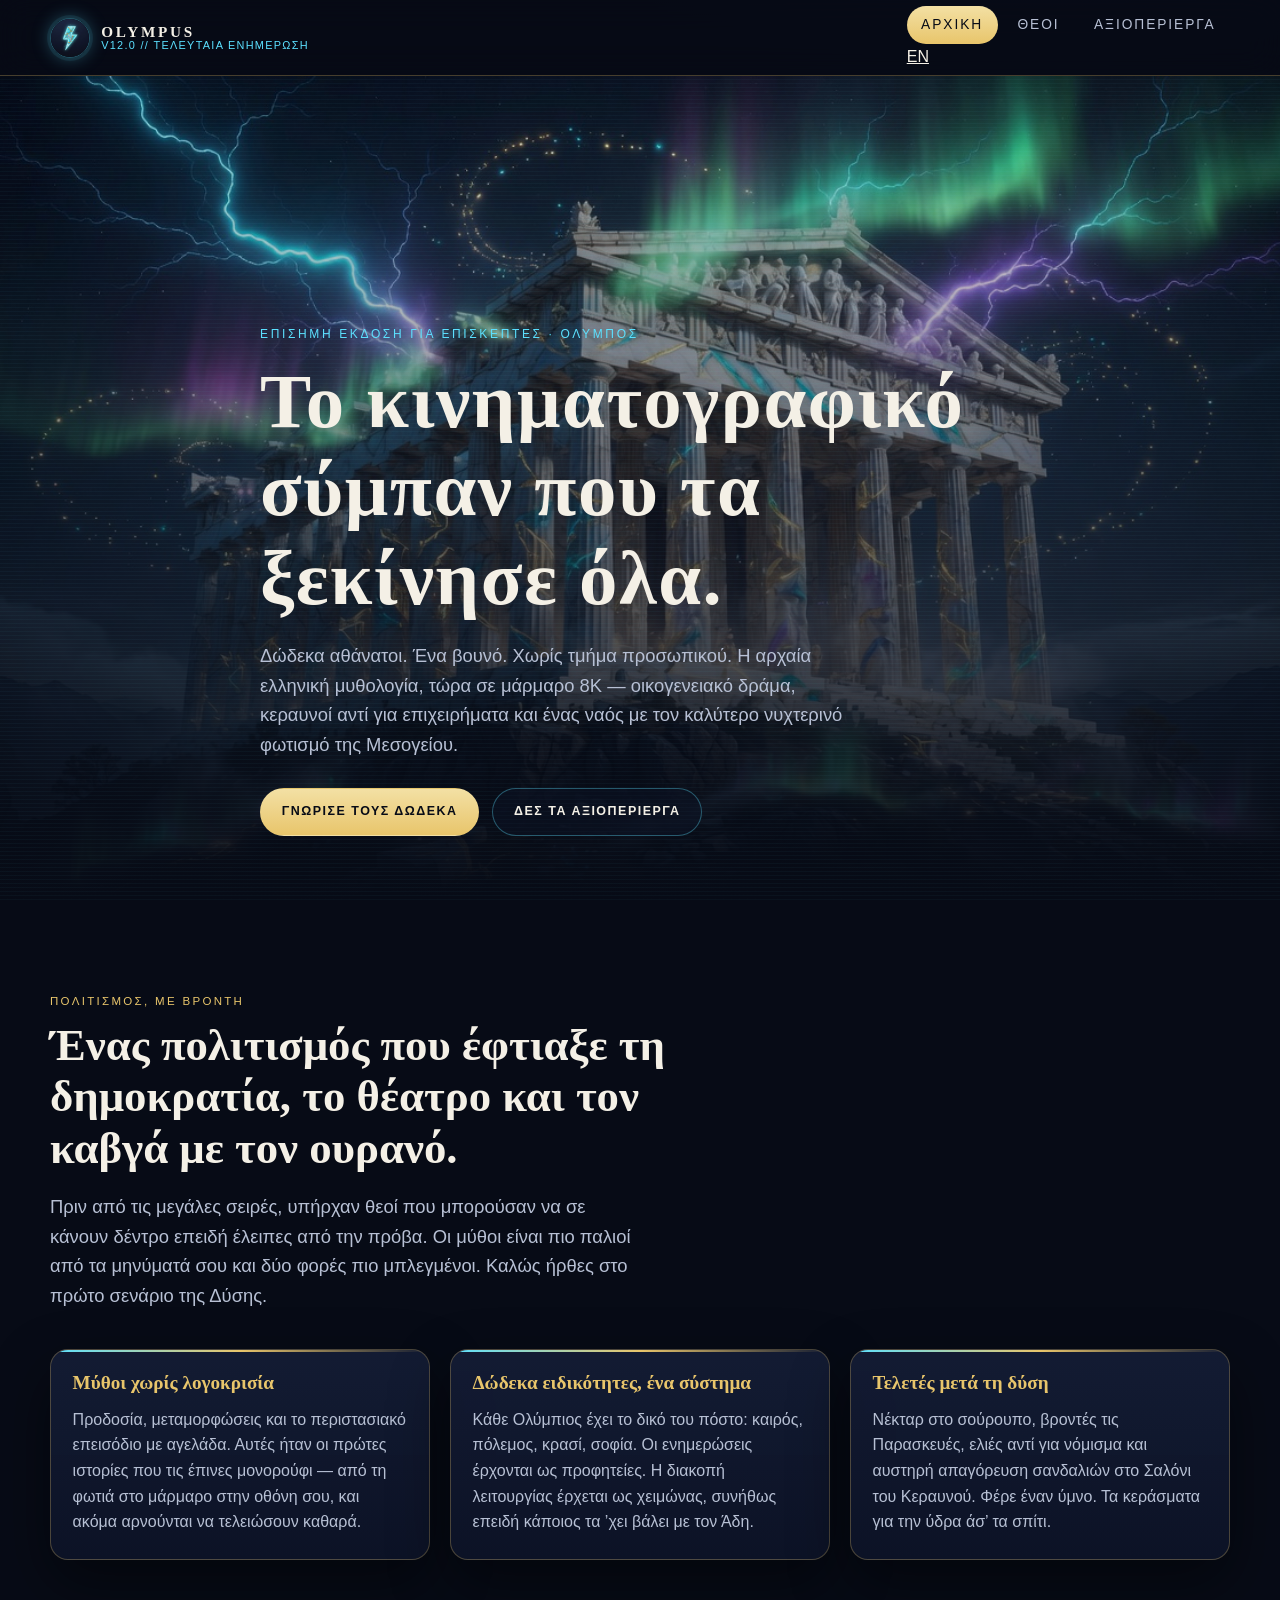
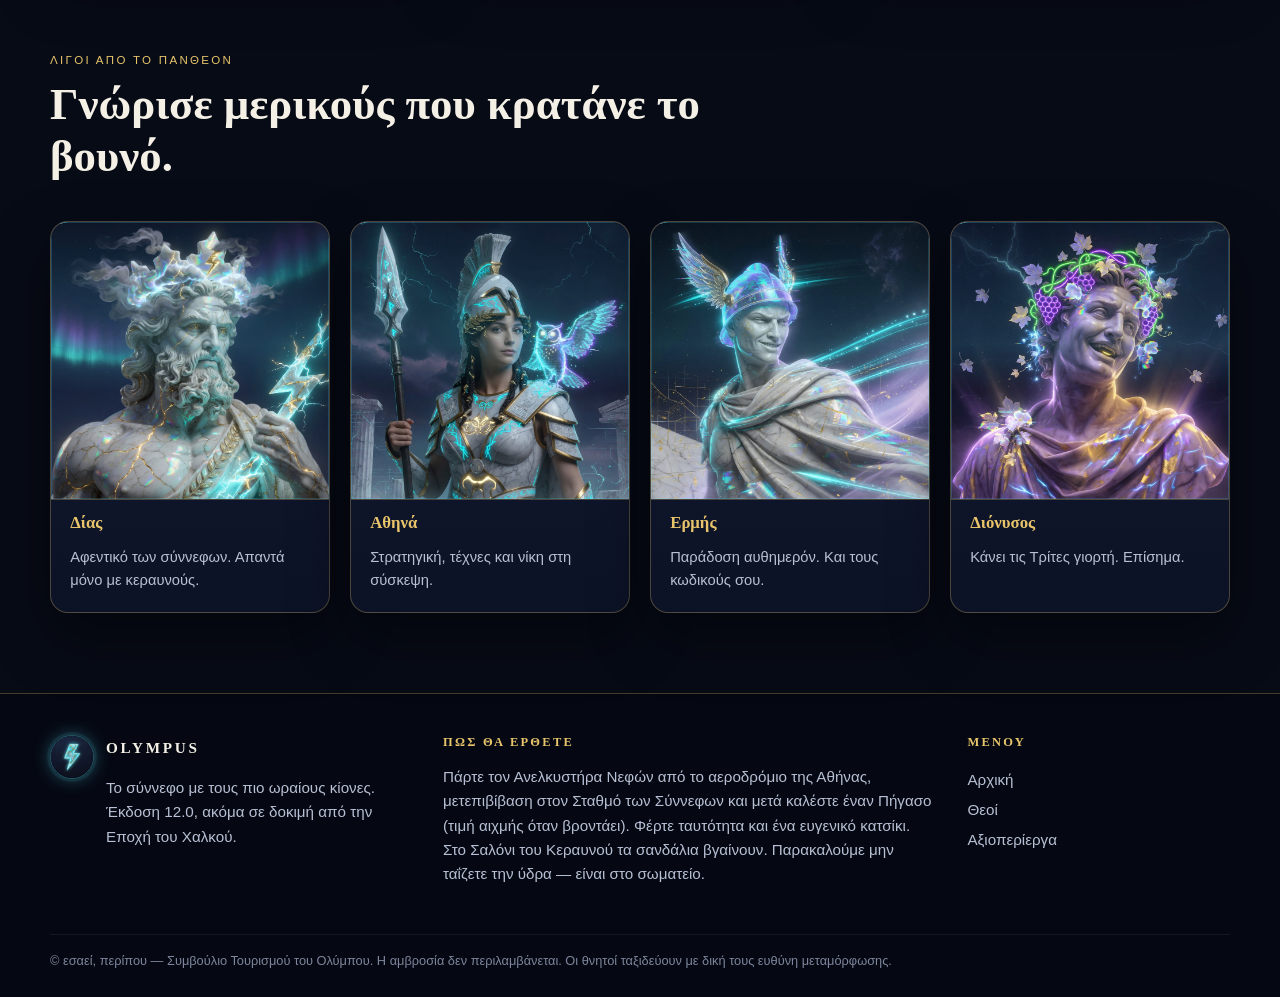
==== el/index.html @ cb9c775b "Add files via upload" ====
<!DOCTYPE html>
<html lang="el">
<head>
  <meta charset="UTF-8">
  <meta name="viewport" content="width=device-width, initial-scale=1.0">
  <title>Όλυμπος — Η κορυφή μετά την ενημέρωση</title>
  <meta name="description" content="Μια αστεία, φουτουριστική περιήγηση στην αρχαία ελληνική μυθολογία και στους δώδεκα Ολύμπιους θεούς.">
  <link rel="icon" href="../assets/images/logo-lightning.jpg">
  <link rel="alternate" hreflang="en" href="../index.html">
  <link rel="preconnect" href="https://fonts.googleapis.com">
  <link rel="preconnect" href="https://fonts.gstatic.com" crossorigin>
  <link href="https://fonts.googleapis.com/css2?family=GFS+Didot&family=Manrope:wght@300;400;500;600;700&display=swap" rel="stylesheet">
  <link rel="stylesheet" href="../css/style.css">
</head>
<body>
  <a class="skip-link" href="#main">Μετάβαση στο περιεχόμενο</a>
  <header class="site-header">
    <div class="wrap header-inner">
      <a class="brand" href="index.html">
        <img class="logo-mark" src="../assets/images/logo-lightning.jpg" alt="Λογότυπο κεραυνού του Ολύμπου" width="40" height="40">
        <span class="brand-text">
          <span class="brand-name">Olympus</span>
          <span class="brand-build">v12.0 // τελευταία ενημέρωση</span>
        </span>
      </a>
      <div class="header-actions">
        <button class="nav-toggle" type="button" aria-expanded="false" aria-controls="site-nav">
          <span class="sr-only">Άνοιγμα μενού</span>
          <span></span><span></span><span></span>
        </button>
        <nav id="site-nav" class="site-nav" aria-label="Κύριο μενού">
          <a href="index.html" aria-current="page">Αρχική</a>
          <a href="gods.html">Θεοί</a>
          <a href="trivia.html">Αξιοπερίεργα</a>
        </nav>
        <a class="lang-switch" href="../index.html" hreflang="en" lang="en" aria-label="English">EN</a>
      </div>
    </div>
  </header>

  <main id="main">
    <section class="hero">
      <div class="wrap hero-copy">
        <p class="eyebrow">Επίσημη έκδοση για επισκέπτες · Όλυμπος</p>
        <h1>Το κινηματογραφικό σύμπαν που τα ξεκίνησε όλα.</h1>
        <p class="lede">Δώδεκα αθάνατοι. Ένα βουνό. Χωρίς τμήμα προσωπικού. Η αρχαία ελληνική μυθολογία, τώρα σε μάρμαρο 8K — οικογενειακό δράμα, κεραυνοί αντί για επιχειρήματα και ένας ναός με τον καλύτερο νυχτερινό φωτισμό της Μεσογείου.</p>
        <div class="hero-actions">
          <a class="btn btn-gold" href="gods.html">Γνώρισε τους δώδεκα</a>
          <a class="btn btn-ghost" href="trivia.html">Δες τα αξιοπερίεργα</a>
        </div>
      </div>
    </section>

    <section class="section">
      <div class="wrap">
        <div class="section-head">
          <p class="kicker">Πολιτισμός, με βροντή</p>
          <h2>Ένας πολιτισμός που έφτιαξε τη δημοκρατία, το θέατρο και τον καβγά με τον ουρανό.</h2>
          <p class="lede">Πριν από τις μεγάλες σειρές, υπήρχαν θεοί που μπορούσαν να σε κάνουν δέντρο επειδή έλειπες από την πρόβα. Οι μύθοι είναι πιο παλιοί από τα μηνύματά σου και δύο φορές πιο μπλεγμένοι. Καλώς ήρθες στο πρώτο σενάριο της Δύσης.</p>
        </div>
        <div class="feature-grid">
          <article class="card">
            <h3>Μύθοι χωρίς λογοκρισία</h3>
            <p>Προδοσία, μεταμορφώσεις και το περιστασιακό επεισόδιο με αγελάδα. Αυτές ήταν οι πρώτες ιστορίες που τις έπινες μονορούφι — από τη φωτιά στο μάρμαρο στην οθόνη σου, και ακόμα αρνούνται να τελειώσουν καθαρά.</p>
          </article>
          <article class="card">
            <h3>Δώδεκα ειδικότητες, ένα σύστημα</h3>
            <p>Κάθε Ολύμπιος έχει το δικό του πόστο: καιρός, πόλεμος, κρασί, σοφία. Οι ενημερώσεις έρχονται ως προφητείες. Η διακοπή λειτουργίας έρχεται ως χειμώνας, συνήθως επειδή κάποιος τα ’χει βάλει με τον Άδη.</p>
          </article>
          <article class="card">
            <h3>Τελετές μετά τη δύση</h3>
            <p>Νέκταρ στο σούρουπο, βροντές τις Παρασκευές, ελιές αντί για νόμισμα και αυστηρή απαγόρευση σανδαλιών στο Σαλόνι του Κεραυνού. Φέρε έναν ύμνο. Τα κεράσματα για την ύδρα άσ’ τα σπίτι.</p>
          </article>
        </div>
      </div>
    </section>

    <section class="section" style="padding-top: 0;">
      <div class="wrap">
        <div class="section-head">
          <p class="kicker">Λίγοι από το πάνθεον</p>
          <h2>Γνώρισε μερικούς που κρατάνε το βουνό.</h2>
        </div>
        <div class="preview-grid">
          <a class="card preview-card" href="gods.html#zeus">
            <div class="portrait-frame">
              <img src="../assets/images/gods/zeus.jpg" alt="Δίας, πορτρέτο σε νέον μάρμαρο">
            </div>
            <h3>Δίας</h3>
            <p>Αφεντικό των σύννεφων. Απαντά μόνο με κεραυνούς.</p>
          </a>
          <a class="card preview-card" href="gods.html#athena">
            <div class="portrait-frame">
              <img src="../assets/images/gods/athena.jpg" alt="Αθηνά, πορτρέτο σε νέον μάρμαρο">
            </div>
            <h3>Αθηνά</h3>
            <p>Στρατηγική, τέχνες και νίκη στη σύσκεψη.</p>
          </a>
          <a class="card preview-card" href="gods.html#hermes">
            <div class="portrait-frame">
              <img src="../assets/images/gods/hermes.jpg" alt="Ερμής, πορτρέτο σε νέον μάρμαρο">
            </div>
            <h3>Ερμής</h3>
            <p>Παράδοση αυθημερόν. Και τους κωδικούς σου.</p>
          </a>
          <a class="card preview-card" href="gods.html#dionysus">
            <div class="portrait-frame">
              <img src="../assets/images/gods/dionysus.jpg" alt="Διόνυσος, πορτρέτο σε νέον μάρμαρο">
            </div>
            <h3>Διόνυσος</h3>
            <p>Κάνει τις Τρίτες γιορτή. Επίσημα.</p>
          </a>
        </div>
      </div>
    </section>
  </main>

  <footer class="site-footer">
    <div class="wrap footer-grid">
      <div class="footer-brand">
        <img class="logo-mark" src="../assets/images/logo-lightning.jpg" alt="Λογότυπο κεραυνού του Ολύμπου" width="44" height="44">
        <div>
          <strong class="brand-name">Olympus</strong>
          <p>Το σύννεφο με τους πιο ωραίους κίονες. Έκδοση 12.0, ακόμα σε δοκιμή από την Εποχή του Χαλκού.</p>
        </div>
      </div>
      <div class="travel">
        <h2>Πώς θα έρθετε</h2>
        <p>Πάρτε τον Ανελκυστήρα Νεφών από το αεροδρόμιο της Αθήνας, μετεπιβίβαση στον Σταθμό των Σύννεφων και μετά καλέστε έναν Πήγασο (τιμή αιχμής όταν βροντάει). Φέρτε ταυτότητα και ένα ευγενικό κατσίκι. Στο Σαλόνι του Κεραυνού τα σανδάλια βγαίνουν. Παρακαλούμε μην ταΐζετε την ύδρα — είναι στο σωματείο.</p>
      </div>
      <nav class="footer-nav" aria-label="Υποσέλιδο">
        <h2>Μενού</h2>
        <a href="index.html">Αρχική</a>
        <a href="gods.html">Θεοί</a>
        <a href="trivia.html">Αξιοπερίεργα</a>
      </nav>
    </div>
    <div class="wrap legal">© εσαεί, περίπου — Συμβούλιο Τουρισμού του Ολύμπου. Η αμβροσία δεν περιλαμβάνεται. Οι θνητοί ταξιδεύουν με δική τους ευθύνη μεταμόρφωσης.</div>
  </footer>
  <script src="../js/main.js"></script>
</body>
</html>
---- css/style.css ----
:root {
  --navy: #070b16;
  --navy-2: #0d1428;
  --navy-3: #151d36;
  --gold: #e8c56b;
  --gold-dim: #b8943e;
  --cyan: #5ce1ff;
  --cyan-dim: #2aa8c4;
  --marble: #f4f0e6;
  --muted: #b7c0d4;
  --glass: rgba(7, 11, 22, 0.72);
  --line: rgba(232, 197, 107, 0.28);
  --line-strong: rgba(92, 225, 255, 0.35);
  --shadow: 0 24px 60px rgba(0, 0, 0, 0.45);
  --radius: 18px;
  --header-h: 76px;
  --font-display: "Cinzel", "Palatino Linotype", Palatino, serif;
  --font-body: "Outfit", "Segoe UI", sans-serif;
}

*,
*::before,
*::after {
  box-sizing: border-box;
}

html {
  scroll-behavior: smooth;
}

body {
  margin: 0;
  min-height: 100vh;
  color: var(--marble);
  background:
    radial-gradient(1200px 600px at 80% -10%, rgba(92, 225, 255, 0.08), transparent 55%),
    radial-gradient(900px 500px at -10% 20%, rgba(232, 197, 107, 0.07), transparent 50%),
    var(--navy);
  font-family: var(--font-body);
  font-weight: 400;
  line-height: 1.6;
}

img {
  max-width: 100%;
  display: block;
}

a {
  color: inherit;
}

.sr-only {
  position: absolute;
  width: 1px;
  height: 1px;
  padding: 0;
  margin: -1px;
  overflow: hidden;
  clip: rect(0, 0, 0, 0);
  border: 0;
}

.skip-link {
  position: absolute;
  left: 1rem;
  top: -4rem;
  z-index: 80;
  padding: 0.6rem 1rem;
  background: var(--gold);
  color: var(--navy);
  font-weight: 600;
  text-decoration: none;
}

.skip-link:focus {
  top: 1rem;
}

.wrap {
  width: min(1180px, calc(100% - 2.4rem));
  margin-inline: auto;
}

/* Header */
.site-header {
  position: sticky;
  top: 0;
  z-index: 40;
  height: var(--header-h);
  border-bottom: 1px solid var(--line);
  background: var(--glass);
  backdrop-filter: blur(16px);
}

.header-inner {
  display: flex;
  align-items: center;
  justify-content: space-between;
  height: var(--header-h);
  gap: 1rem;
}

.brand {
  display: flex;
  align-items: center;
  gap: 0.7rem;
  text-decoration: none;
}

.logo-mark {
  width: 40px;
  height: 40px;
  border-radius: 50%;
  object-fit: cover;
  border: 1px solid var(--line-strong);
  box-shadow: 0 0 0 3px rgba(92, 225, 255, 0.08), 0 0 18px rgba(92, 225, 255, 0.35);
  animation: flicker 3.4s ease-in-out infinite;
}

.brand-text {
  display: flex;
  flex-direction: column;
  line-height: 1.05;
}

.brand-name {
  font-family: var(--font-display);
  font-weight: 700;
  letter-spacing: 0.18em;
  text-transform: uppercase;
  font-size: 0.95rem;
}

.brand-build {
  color: var(--cyan);
  font-size: 0.68rem;
  letter-spacing: 0.12em;
  text-transform: uppercase;
}

.site-nav {
  display: flex;
  gap: 0.35rem;
}

.site-nav a {
  text-decoration: none;
  padding: 0.5rem 0.9rem;
  border-radius: 999px;
  font-size: 0.86rem;
  letter-spacing: 0.14em;
  text-transform: uppercase;
  color: var(--muted);
}

.site-nav a:hover,
.site-nav a[aria-current="page"] {
  color: var(--navy);
  background: linear-gradient(180deg, #f3e0a4, var(--gold));
}

.nav-toggle {
  display: none;
  width: 44px;
  height: 44px;
  border: 1px solid var(--line);
  background: transparent;
  border-radius: 10px;
  padding: 0;
  cursor: pointer;
}

.nav-toggle span {
  display: block;
  width: 18px;
  height: 2px;
  margin: 4px auto;
  background: var(--marble);
}

/* Hero */
.hero {
  position: relative;
  min-height: calc(100svh - var(--header-h));
  display: grid;
  align-items: end;
  overflow: hidden;
  background:
    linear-gradient(180deg, rgba(7, 11, 22, 0.15) 10%, rgba(7, 11, 22, 0.55) 55%, var(--navy) 100%),
    url("../assets/images/hero-temple.jpg") center / cover no-repeat;
}

.hero::after {
  content: "";
  position: absolute;
  inset: 0;
  background: repeating-linear-gradient(
    to bottom,
    transparent 0 3px,
    rgba(92, 225, 255, 0.035) 3px 4px
  );
  pointer-events: none;
  animation: scan-slow 9s linear infinite;
}

.hero-copy {
  position: relative;
  z-index: 1;
  padding: 5rem 0 4rem;
  max-width: 760px;
}

.eyebrow {
  display: inline-block;
  margin-bottom: 0.9rem;
  color: var(--cyan);
  letter-spacing: 0.22em;
  text-transform: uppercase;
  font-size: 0.75rem;
}

h1,
h2,
h3 {
  font-family: var(--font-display);
  line-height: 1.15;
  margin: 0 0 0.8rem;
}

h1 {
  font-size: clamp(2.4rem, 6vw, 5rem);
  font-weight: 900;
  letter-spacing: 0.02em;
}

.lede {
  font-size: 1.15rem;
  color: var(--muted);
  max-width: 58ch;
}

.hero-actions {
  display: flex;
  flex-wrap: wrap;
  gap: 0.8rem;
  margin-top: 1.8rem;
}

.btn {
  display: inline-flex;
  align-items: center;
  justify-content: center;
  min-height: 48px;
  padding: 0.75rem 1.3rem;
  border-radius: 999px;
  text-decoration: none;
  letter-spacing: 0.12em;
  text-transform: uppercase;
  font-size: 0.78rem;
  font-weight: 600;
  border: 1px solid transparent;
}

.btn-gold {
  background: linear-gradient(180deg, #f3e0a4, var(--gold));
  color: var(--navy);
}

.btn-ghost {
  border-color: var(--line-strong);
  color: var(--marble);
  background: rgba(13, 20, 40, 0.4);
}

.btn:hover {
  transform: translateY(-1px);
}

/* Sections */
.section {
  padding: 5rem 0;
}

.section-head {
  max-width: 680px;
  margin-bottom: 2.4rem;
}

.section-head h2 {
  font-size: clamp(1.8rem, 3.5vw, 2.8rem);
}

.kicker {
  color: var(--gold);
  letter-spacing: 0.2em;
  text-transform: uppercase;
  font-size: 0.72rem;
  margin-bottom: 0.6rem;
}

.feature-grid,
.preview-grid,
.trivia-grid,
.gods-grid {
  display: grid;
  gap: 1.25rem;
}

.feature-grid {
  grid-template-columns: repeat(3, 1fr);
}

.card {
  position: relative;
  padding: 1.4rem 1.35rem 1.5rem;
  border: 1px solid var(--line);
  border-radius: var(--radius);
  background: linear-gradient(180deg, rgba(21, 29, 54, 0.9), rgba(13, 20, 40, 0.92));
  box-shadow: var(--shadow);
  overflow: hidden;
}

.card::before {
  content: "";
  position: absolute;
  inset: 0 auto auto 0;
  width: 100%;
  height: 2px;
  background: linear-gradient(90deg, var(--cyan), var(--gold), transparent);
}

.card h3 {
  font-size: 1.2rem;
  color: var(--gold);
}

.card p {
  margin: 0;
  color: var(--muted);
}

.preview-grid {
  grid-template-columns: repeat(4, 1fr);
}

.preview-card {
  text-decoration: none;
  padding: 0 1.2rem 1.2rem;
}

.preview-card .portrait-frame {
  margin: 0 -1.2rem 0;
  border-radius: var(--radius) var(--radius) 0 0;
}

.preview-card h3 {
  margin-top: 0.85rem;
  font-size: 1.05rem;
}

.preview-card p {
  font-size: 0.92rem;
}

/* Gods */
.page-hero {
  position: relative;
  padding: 4.2rem 0 2.4rem;
  overflow: hidden;
}

.page-hero.trivia-hero {
  background:
    linear-gradient(180deg, rgba(7, 11, 22, 0.35), var(--navy) 85%),
    url("../assets/images/trivia-bg.jpg") center / cover no-repeat;
}

.gods-grid {
  grid-template-columns: repeat(3, 1fr);
}

.god-card {
  display: flex;
  flex-direction: column;
  padding: 0 0 1.3rem;
}

.portrait-frame {
  position: relative;
  aspect-ratio: 1;
  overflow: hidden;
  border-bottom: 1px solid var(--line);
}

.portrait-frame img {
  width: 100%;
  height: 100%;
  object-fit: cover;
  transform: scale(1.06);
  animation: float 7s ease-in-out infinite;
}

.portrait-frame::after {
  content: "";
  position: absolute;
  inset: -20% 0;
  background: linear-gradient(
    180deg,
    transparent 0%,
    rgba(92, 225, 255, 0.16) 46%,
    transparent 58%
  );
  animation: scan 4.8s linear infinite;
  pointer-events: none;
}

.portrait-frame::before {
  content: "";
  position: absolute;
  inset: 0;
  box-shadow: inset 0 0 0 1px rgba(92, 225, 255, 0.18);
  animation: pulse-border 3.6s ease-in-out infinite;
  pointer-events: none;
  z-index: 1;
}

.god-card:hover .portrait-frame img {
  animation-play-state: paused;
  transform: scale(1.12);
  transition: transform 0.45s ease;
}

.god-body {
  padding: 1.15rem 1.2rem 0.2rem;
}

.epithet {
  color: var(--cyan);
  font-size: 0.72rem;
  letter-spacing: 0.16em;
  text-transform: uppercase;
  margin-bottom: 0.35rem;
}

.god-body h2 {
  font-size: 1.55rem;
}

.ability {
  margin-top: 0.9rem;
  padding: 0.85rem 0.9rem;
  border-radius: 12px;
  background: rgba(92, 225, 255, 0.06);
  border: 1px solid rgba(92, 225, 255, 0.16);
}

.ability strong {
  display: block;
  color: var(--gold);
  font-size: 0.72rem;
  letter-spacing: 0.16em;
  text-transform: uppercase;
  margin-bottom: 0.3rem;
}

.ability p {
  color: var(--marble);
}

/* Trivia */
.trivia-grid {
  grid-template-columns: repeat(2, 1fr);
}

.trivia-card {
  min-height: 100%;
}

.trivia-num {
  font-family: var(--font-display);
  color: var(--gold);
  font-size: 0.85rem;
  letter-spacing: 0.18em;
}

/* Footer */
.site-footer {
  border-top: 1px solid var(--line);
  background: #050812;
  padding: 2.6rem 0 1.6rem;
}

.footer-grid {
  display: grid;
  grid-template-columns: 1.1fr 1.5fr 0.8fr;
  gap: 2rem;
  align-items: start;
}

.footer-brand {
  display: flex;
  gap: 0.75rem;
  align-items: flex-start;
}

.footer-brand .logo-mark {
  width: 44px;
  height: 44px;
}

.footer-brand p,
.travel p,
.footer-nav a {
  color: var(--muted);
  font-size: 0.95rem;
}

.travel h2,
.footer-nav h2 {
  font-size: 0.78rem;
  letter-spacing: 0.18em;
  text-transform: uppercase;
  color: var(--gold);
}

.footer-nav {
  display: flex;
  flex-direction: column;
  gap: 0.35rem;
}

.footer-nav a {
  text-decoration: none;
}

.footer-nav a:hover {
  color: var(--cyan);
}

.legal {
  margin-top: 2rem;
  padding-top: 1rem;
  border-top: 1px solid rgba(255, 255, 255, 0.06);
  color: #7d869c;
  font-size: 0.8rem;
}

@keyframes flicker {
  0%,
  19%,
  21%,
  80%,
  100% {
    filter: brightness(1) drop-shadow(0 0 6px rgba(92, 225, 255, 0.45));
  }
  20%,
  80.5% {
    filter: brightness(1.45) drop-shadow(0 0 14px rgba(92, 225, 255, 0.9));
  }
}

@keyframes float {
  0%,
  100% {
    transform: translateY(0) scale(1.06);
  }
  50% {
    transform: translateY(-10px) scale(1.1);
  }
}

@keyframes scan {
  0% {
    transform: translateY(-40%);
  }
  100% {
    transform: translateY(40%);
  }
}

@keyframes scan-slow {
  0% {
    transform: translateY(-8%);
  }
  100% {
    transform: translateY(8%);
  }
}

@keyframes pulse-border {
  0%,
  100% {
    box-shadow: inset 0 0 0 1px rgba(92, 225, 255, 0.12);
  }
  50% {
    box-shadow: inset 0 0 0 2px rgba(232, 197, 107, 0.45);
  }
}

@media (max-width: 960px) {
  .feature-grid,
  .preview-grid,
  .gods-grid,
  .footer-grid {
    grid-template-columns: 1fr 1fr;
  }
}

@media (max-width: 720px) {
  .nav-toggle {
    display: inline-block;
  }

  .site-nav {
    display: none;
    position: absolute;
    top: var(--header-h);
    left: 0;
    right: 0;
    flex-direction: column;
    padding: 0.8rem;
    background: rgba(7, 11, 22, 0.96);
    border-bottom: 1px solid var(--line);
  }

  .site-nav.is-open {
    display: flex;
  }

  .feature-grid,
  .preview-grid,
  .gods-grid,
  .trivia-grid,
  .footer-grid {
    grid-template-columns: 1fr;
  }

  .hero-copy {
    padding-top: 3.2rem;
  }
}

@media (prefers-reduced-motion: reduce) {
  *,
  *::before,
  *::after {
    animation: none !important;
    transition: none !important;
  }
}
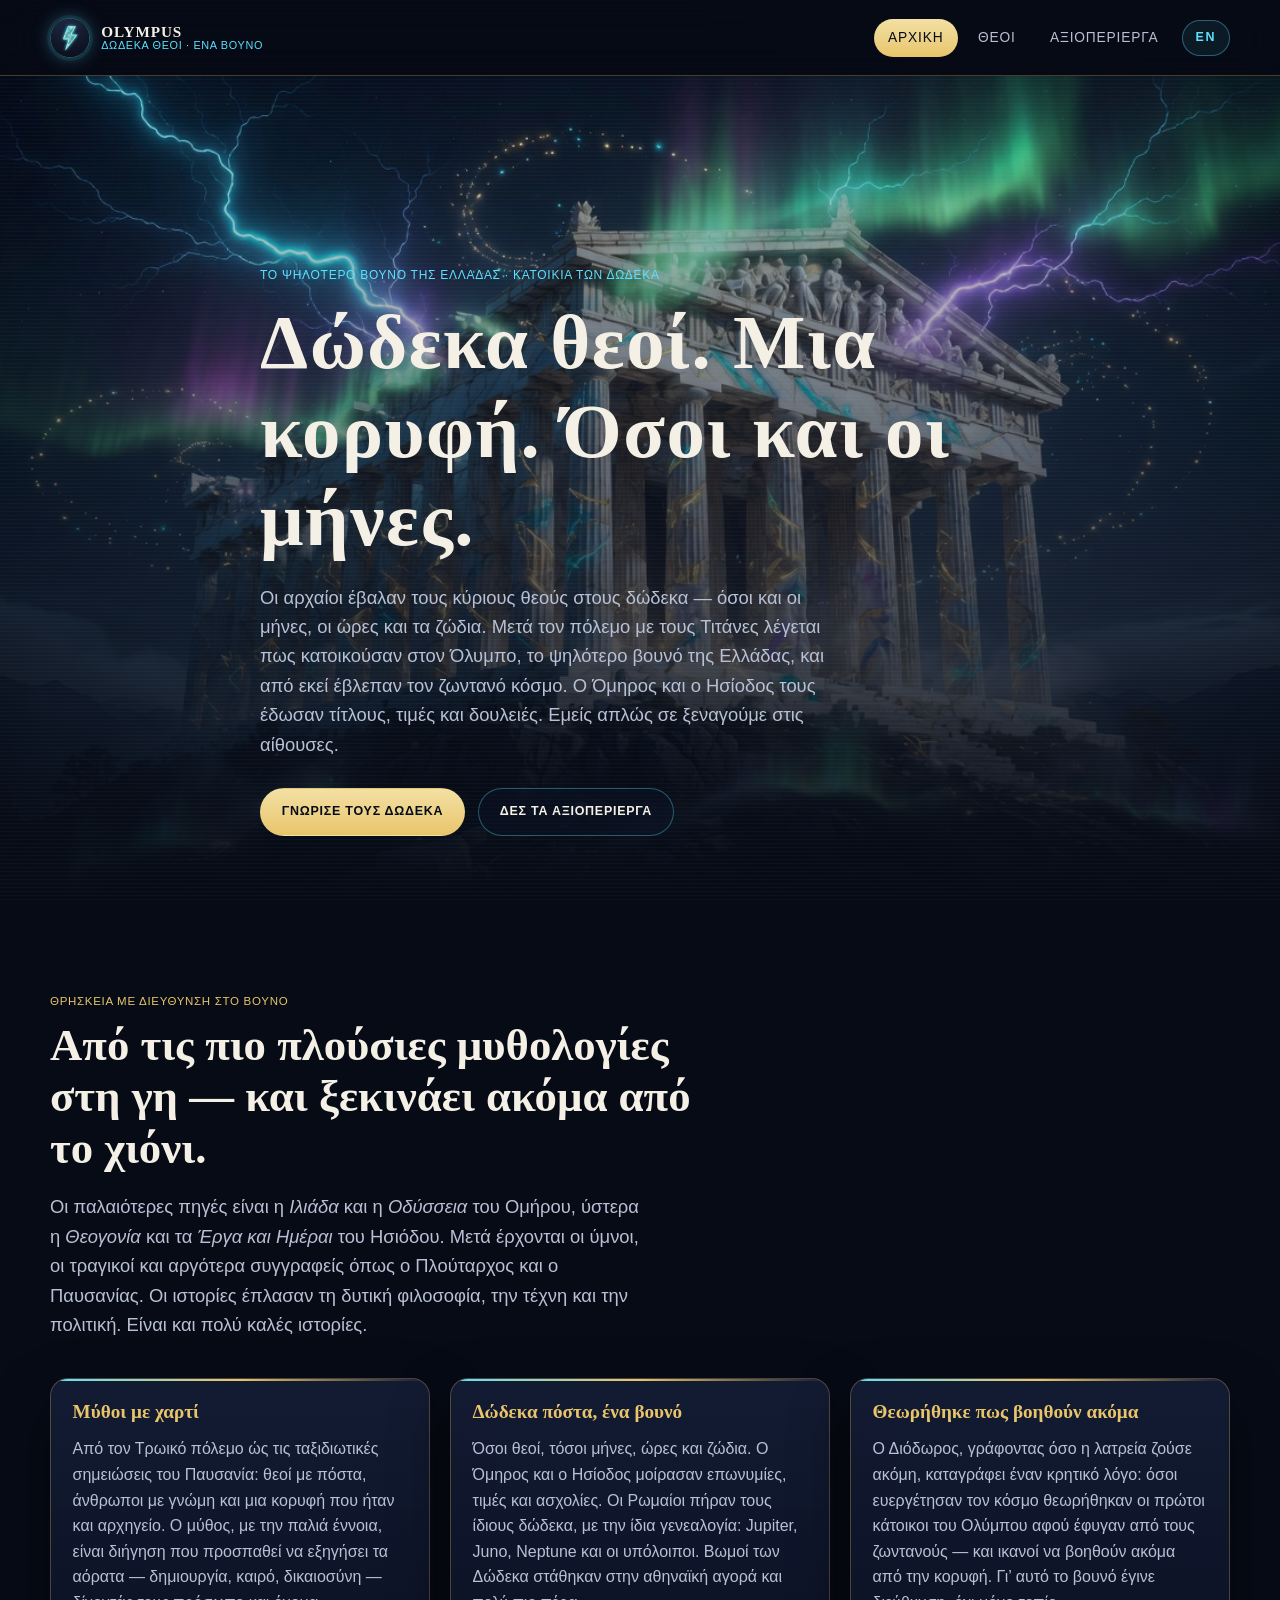
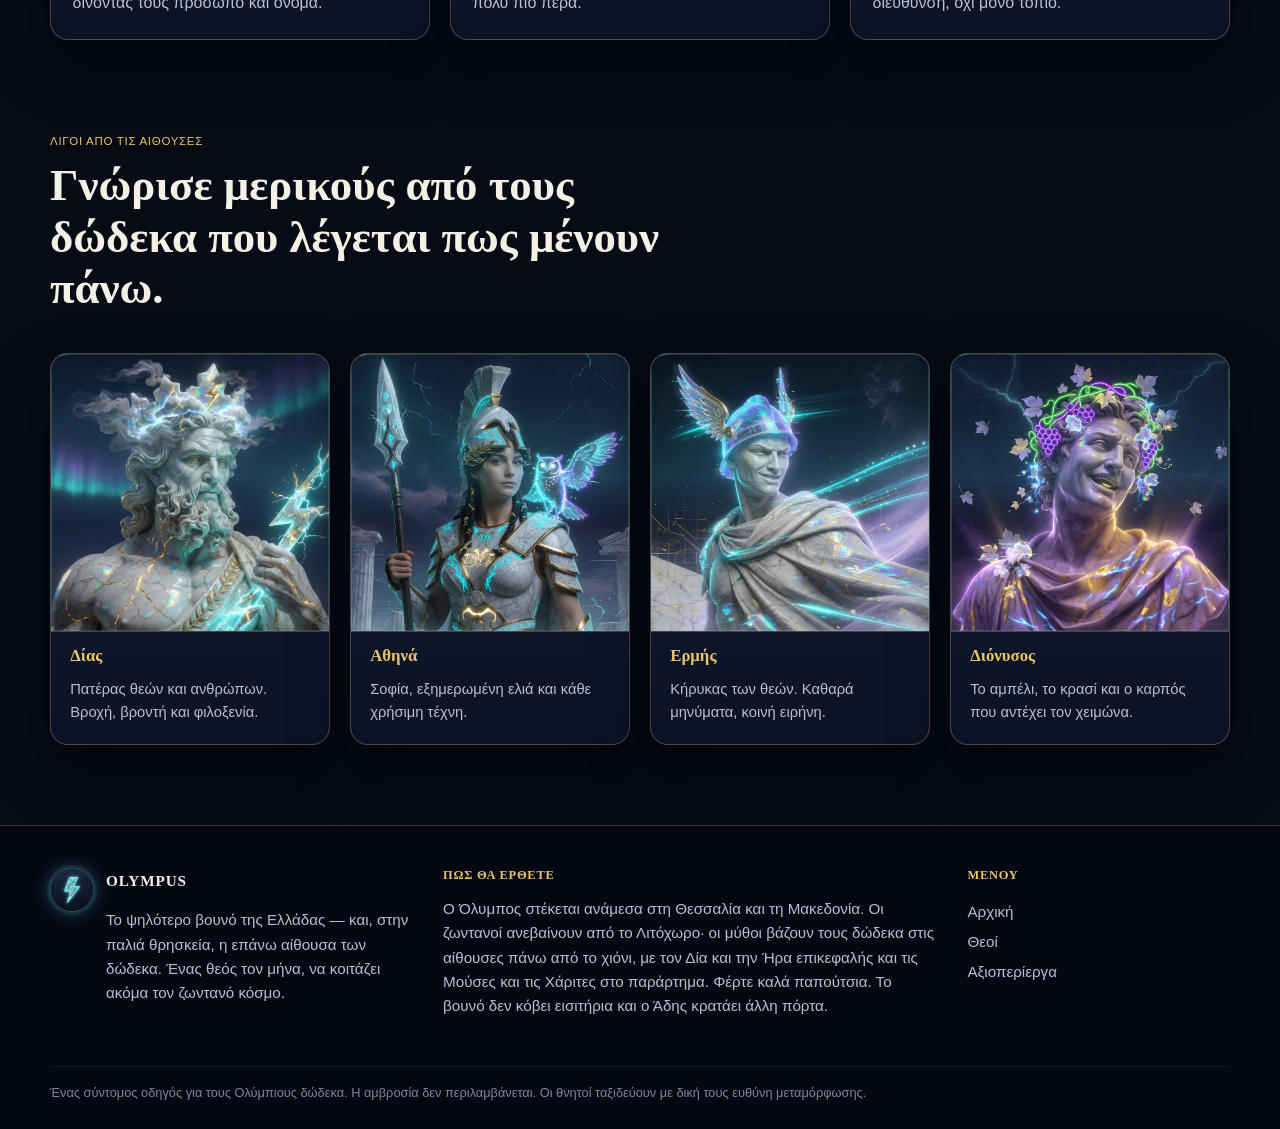
==== commit 72107e52: "Add files via upload" ====
--- a/el/index.html
+++ b/el/index.html
@@ -3,8 +3,8 @@
 <head>
   <meta charset="UTF-8">
   <meta name="viewport" content="width=device-width, initial-scale=1.0">
-  <title>Όλυμπος — Η κορυφή μετά την ενημέρωση</title>
-  <meta name="description" content="Μια αστεία, φουτουριστική περιήγηση στην αρχαία ελληνική μυθολογία και στους δώδεκα Ολύμπιους θεούς.">
+  <title>Όλυμπος — Οι αίθουσες των δώδεκα</title>
+  <meta name="description" content="Μια σύντομη, ανεπίσημη περιήγηση στον Όλυμπο και στους δώδεκα Ολύμπιους θεούς, από τον Όμηρο, τον Ησίοδο, τον Διόδωρο και την υπόλοιπη αρχαία παράδοση.">
   <link rel="icon" href="../assets/images/logo-lightning.jpg">
   <link rel="alternate" hreflang="en" href="../index.html">
   <link rel="preconnect" href="https://fonts.googleapis.com">
@@ -20,7 +20,7 @@
         <img class="logo-mark" src="../assets/images/logo-lightning.jpg" alt="Λογότυπο κεραυνού του Ολύμπου" width="40" height="40">
         <span class="brand-text">
           <span class="brand-name">Olympus</span>
-          <span class="brand-build">v12.0 // τελευταία ενημέρωση</span>
+          <span class="brand-build">δώδεκα θεοί · ένα βουνό</span>
         </span>
       </a>
       <div class="header-actions">
@@ -41,9 +41,9 @@
   <main id="main">
     <section class="hero">
       <div class="wrap hero-copy">
-        <p class="eyebrow">Επίσημη έκδοση για επισκέπτες · Όλυμπος</p>
-        <h1>Το κινηματογραφικό σύμπαν που τα ξεκίνησε όλα.</h1>
-        <p class="lede">Δώδεκα αθάνατοι. Ένα βουνό. Χωρίς τμήμα προσωπικού. Η αρχαία ελληνική μυθολογία, τώρα σε μάρμαρο 8K — οικογενειακό δράμα, κεραυνοί αντί για επιχειρήματα και ένας ναός με τον καλύτερο νυχτερινό φωτισμό της Μεσογείου.</p>
+        <p class="eyebrow">Το ψηλότερο βουνό της Ελλάδας · κατοικία των δώδεκα</p>
+        <h1>Δώδεκα θεοί. Μια κορυφή. Όσοι και οι μήνες.</h1>
+        <p class="lede">Οι αρχαίοι έβαλαν τους κύριους θεούς στους δώδεκα — όσοι και οι μήνες, οι ώρες και τα ζώδια. Μετά τον πόλεμο με τους Τιτάνες λέγεται πως κατοικούσαν στον Όλυμπο, το ψηλότερο βουνό της Ελλάδας, και από εκεί έβλεπαν τον ζωντανό κόσμο. Ο Όμηρος και ο Ησίοδος τους έδωσαν τίτλους, τιμές και δουλειές. Εμείς απλώς σε ξεναγούμε στις αίθουσες.</p>
         <div class="hero-actions">
           <a class="btn btn-gold" href="gods.html">Γνώρισε τους δώδεκα</a>
           <a class="btn btn-ghost" href="trivia.html">Δες τα αξιοπερίεργα</a>
@@ -54,22 +54,22 @@
     <section class="section">
       <div class="wrap">
         <div class="section-head">
-          <p class="kicker">Πολιτισμός, με βροντή</p>
-          <h2>Ένας πολιτισμός που έφτιαξε τη δημοκρατία, το θέατρο και τον καβγά με τον ουρανό.</h2>
-          <p class="lede">Πριν από τις μεγάλες σειρές, υπήρχαν θεοί που μπορούσαν να σε κάνουν δέντρο επειδή έλειπες από την πρόβα. Οι μύθοι είναι πιο παλιοί από τα μηνύματά σου και δύο φορές πιο μπλεγμένοι. Καλώς ήρθες στο πρώτο σενάριο της Δύσης.</p>
+          <p class="kicker">Θρησκεία με διεύθυνση στο βουνό</p>
+          <h2>Από τις πιο πλούσιες μυθολογίες στη γη — και ξεκινάει ακόμα από το χιόνι.</h2>
+          <p class="lede">Οι παλαιότερες πηγές είναι η <em>Ιλιάδα</em> και η <em>Οδύσσεια</em> του Ομήρου, ύστερα η <em>Θεογονία</em> και τα <em>Έργα και Ημέραι</em> του Ησιόδου. Μετά έρχονται οι ύμνοι, οι τραγικοί και αργότερα συγγραφείς όπως ο Πλούταρχος και ο Παυσανίας. Οι ιστορίες έπλασαν τη δυτική φιλοσοφία, την τέχνη και την πολιτική. Είναι και πολύ καλές ιστορίες.</p>
         </div>
         <div class="feature-grid">
           <article class="card">
-            <h3>Μύθοι χωρίς λογοκρισία</h3>
-            <p>Προδοσία, μεταμορφώσεις και το περιστασιακό επεισόδιο με αγελάδα. Αυτές ήταν οι πρώτες ιστορίες που τις έπινες μονορούφι — από τη φωτιά στο μάρμαρο στην οθόνη σου, και ακόμα αρνούνται να τελειώσουν καθαρά.</p>
+            <h3>Μύθοι με χαρτί</h3>
+            <p>Από τον Τρωικό πόλεμο ώς τις ταξιδιωτικές σημειώσεις του Παυσανία: θεοί με πόστα, άνθρωποι με γνώμη και μια κορυφή που ήταν και αρχηγείο. Ο μύθος, με την παλιά έννοια, είναι διήγηση που προσπαθεί να εξηγήσει τα αόρατα — δημιουργία, καιρό, δικαιοσύνη — δίνοντάς τους πρόσωπο και όνομα.</p>
           </article>
           <article class="card">
-            <h3>Δώδεκα ειδικότητες, ένα σύστημα</h3>
-            <p>Κάθε Ολύμπιος έχει το δικό του πόστο: καιρός, πόλεμος, κρασί, σοφία. Οι ενημερώσεις έρχονται ως προφητείες. Η διακοπή λειτουργίας έρχεται ως χειμώνας, συνήθως επειδή κάποιος τα ’χει βάλει με τον Άδη.</p>
+            <h3>Δώδεκα πόστα, ένα βουνό</h3>
+            <p>Όσοι θεοί, τόσοι μήνες, ώρες και ζώδια. Ο Όμηρος και ο Ησίοδος μοίρασαν επωνυμίες, τιμές και ασχολίες. Οι Ρωμαίοι πήραν τους ίδιους δώδεκα, με την ίδια γενεαλογία: Jupiter, Juno, Neptune και οι υπόλοιποι. Βωμοί των Δώδεκα στάθηκαν στην αθηναϊκή αγορά και πολύ πιο πέρα.</p>
           </article>
           <article class="card">
-            <h3>Τελετές μετά τη δύση</h3>
-            <p>Νέκταρ στο σούρουπο, βροντές τις Παρασκευές, ελιές αντί για νόμισμα και αυστηρή απαγόρευση σανδαλιών στο Σαλόνι του Κεραυνού. Φέρε έναν ύμνο. Τα κεράσματα για την ύδρα άσ’ τα σπίτι.</p>
+            <h3>Θεωρήθηκε πως βοηθούν ακόμα</h3>
+            <p>Ο Διόδωρος, γράφοντας όσο η λατρεία ζούσε ακόμη, καταγράφει έναν κρητικό λόγο: όσοι ευεργέτησαν τον κόσμο θεωρήθηκαν οι πρώτοι κάτοικοι του Ολύμπου αφού έφυγαν από τους ζωντανούς — και ικανοί να βοηθούν ακόμα από την κορυφή. Γι’ αυτό το βουνό έγινε διεύθυνση, όχι μόνο τοπίο.</p>
           </article>
         </div>
       </div>
@@ -78,8 +78,8 @@
     <section class="section" style="padding-top: 0;">
       <div class="wrap">
         <div class="section-head">
-          <p class="kicker">Λίγοι από το πάνθεον</p>
-          <h2>Γνώρισε μερικούς που κρατάνε το βουνό.</h2>
+          <p class="kicker">Λίγοι από τις αίθουσες</p>
+          <h2>Γνώρισε μερικούς από τους δώδεκα που λέγεται πως μένουν πάνω.</h2>
         </div>
         <div class="preview-grid">
           <a class="card preview-card" href="gods.html#zeus">
@@ -87,28 +87,28 @@
               <img src="../assets/images/gods/zeus.jpg" alt="Δίας, πορτρέτο σε νέον μάρμαρο">
             </div>
             <h3>Δίας</h3>
-            <p>Αφεντικό των σύννεφων. Απαντά μόνο με κεραυνούς.</p>
+            <p>Πατέρας θεών και ανθρώπων. Βροχή, βροντή και φιλοξενία.</p>
           </a>
           <a class="card preview-card" href="gods.html#athena">
             <div class="portrait-frame">
               <img src="../assets/images/gods/athena.jpg" alt="Αθηνά, πορτρέτο σε νέον μάρμαρο">
             </div>
             <h3>Αθηνά</h3>
-            <p>Στρατηγική, τέχνες και νίκη στη σύσκεψη.</p>
+            <p>Σοφία, εξημερωμένη ελιά και κάθε χρήσιμη τέχνη.</p>
           </a>
           <a class="card preview-card" href="gods.html#hermes">
             <div class="portrait-frame">
               <img src="../assets/images/gods/hermes.jpg" alt="Ερμής, πορτρέτο σε νέον μάρμαρο">
             </div>
             <h3>Ερμής</h3>
-            <p>Παράδοση αυθημερόν. Και τους κωδικούς σου.</p>
+            <p>Κήρυκας των θεών. Καθαρά μηνύματα, κοινή ειρήνη.</p>
           </a>
           <a class="card preview-card" href="gods.html#dionysus">
             <div class="portrait-frame">
               <img src="../assets/images/gods/dionysus.jpg" alt="Διόνυσος, πορτρέτο σε νέον μάρμαρο">
             </div>
             <h3>Διόνυσος</h3>
-            <p>Κάνει τις Τρίτες γιορτή. Επίσημα.</p>
+            <p>Το αμπέλι, το κρασί και ο καρπός που αντέχει τον χειμώνα.</p>
           </a>
         </div>
       </div>
@@ -121,12 +121,12 @@
         <img class="logo-mark" src="../assets/images/logo-lightning.jpg" alt="Λογότυπο κεραυνού του Ολύμπου" width="44" height="44">
         <div>
           <strong class="brand-name">Olympus</strong>
-          <p>Το σύννεφο με τους πιο ωραίους κίονες. Έκδοση 12.0, ακόμα σε δοκιμή από την Εποχή του Χαλκού.</p>
+          <p>Το ψηλότερο βουνό της Ελλάδας — και, στην παλιά θρησκεία, η επάνω αίθουσα των δώδεκα. Ένας θεός τον μήνα, να κοιτάζει ακόμα τον ζωντανό κόσμο.</p>
         </div>
       </div>
       <div class="travel">
         <h2>Πώς θα έρθετε</h2>
-        <p>Πάρτε τον Ανελκυστήρα Νεφών από το αεροδρόμιο της Αθήνας, μετεπιβίβαση στον Σταθμό των Σύννεφων και μετά καλέστε έναν Πήγασο (τιμή αιχμής όταν βροντάει). Φέρτε ταυτότητα και ένα ευγενικό κατσίκι. Στο Σαλόνι του Κεραυνού τα σανδάλια βγαίνουν. Παρακαλούμε μην ταΐζετε την ύδρα — είναι στο σωματείο.</p>
+        <p>Ο Όλυμπος στέκεται ανάμεσα στη Θεσσαλία και τη Μακεδονία. Οι ζωντανοί ανεβαίνουν από το Λιτόχωρο· οι μύθοι βάζουν τους δώδεκα στις αίθουσες πάνω από το χιόνι, με τον Δία και την Ήρα επικεφαλής και τις Μούσες και τις Χάριτες στο παράρτημα. Φέρτε καλά παπούτσια. Το βουνό δεν κόβει εισιτήρια και ο Άδης κρατάει άλλη πόρτα.</p>
       </div>
       <nav class="footer-nav" aria-label="Υποσέλιδο">
         <h2>Μενού</h2>
@@ -135,7 +135,7 @@
         <a href="trivia.html">Αξιοπερίεργα</a>
       </nav>
     </div>
-    <div class="wrap legal">© εσαεί, περίπου — Συμβούλιο Τουρισμού του Ολύμπου. Η αμβροσία δεν περιλαμβάνεται. Οι θνητοί ταξιδεύουν με δική τους ευθύνη μεταμόρφωσης.</div>
+    <div class="wrap legal">Ένας σύντομος οδηγός για τους Ολύμπιους δώδεκα. Η αμβροσία δεν περιλαμβάνεται. Οι θνητοί ταξιδεύουν με δική τους ευθύνη μεταμόρφωσης.</div>
   </footer>
   <script src="../js/main.js"></script>
 </body>
--- a/css/style.css
+++ b/css/style.css
@@ -26,6 +26,30 @@
 
 html {
   scroll-behavior: smooth;
+  opacity: 1;
+  transition: opacity 0.22s ease;
+}
+
+html.is-lang-leaving {
+  opacity: 0;
+}
+
+html[lang="el"] {
+  --font-display: "GFS Didot", "Noto Serif", "Palatino Linotype", serif;
+  --font-body: "Manrope", "Noto Sans", "Segoe UI", sans-serif;
+}
+
+html[lang="el"] .site-nav a,
+html[lang="el"] .btn,
+html[lang="el"] .kicker,
+html[lang="el"] .eyebrow,
+html[lang="el"] .epithet,
+html[lang="el"] .brand-name,
+html[lang="el"] .brand-build,
+html[lang="el"] .ability strong,
+html[lang="el"] .travel h2,
+html[lang="el"] .footer-nav h2 {
+  letter-spacing: 0.06em;
 }
 
 body {
@@ -99,6 +123,38 @@
   justify-content: space-between;
   height: var(--header-h);
   gap: 1rem;
+}
+
+.header-actions {
+  display: flex;
+  align-items: center;
+  gap: 0.55rem;
+  margin-left: auto;
+}
+
+.lang-switch {
+  display: inline-flex;
+  align-items: center;
+  justify-content: center;
+  min-width: 44px;
+  min-height: 36px;
+  padding: 0.35rem 0.8rem;
+  border-radius: 999px;
+  border: 1px solid var(--line-strong);
+  text-decoration: none;
+  letter-spacing: 0.14em;
+  font-size: 0.78rem;
+  font-weight: 600;
+  color: var(--cyan);
+  background: rgba(92, 225, 255, 0.08);
+  flex-shrink: 0;
+}
+
+.lang-switch:hover,
+.lang-switch:focus-visible {
+  background: linear-gradient(180deg, #f3e0a4, var(--gold));
+  color: var(--navy);
+  outline: none;
 }
 
 .brand {
